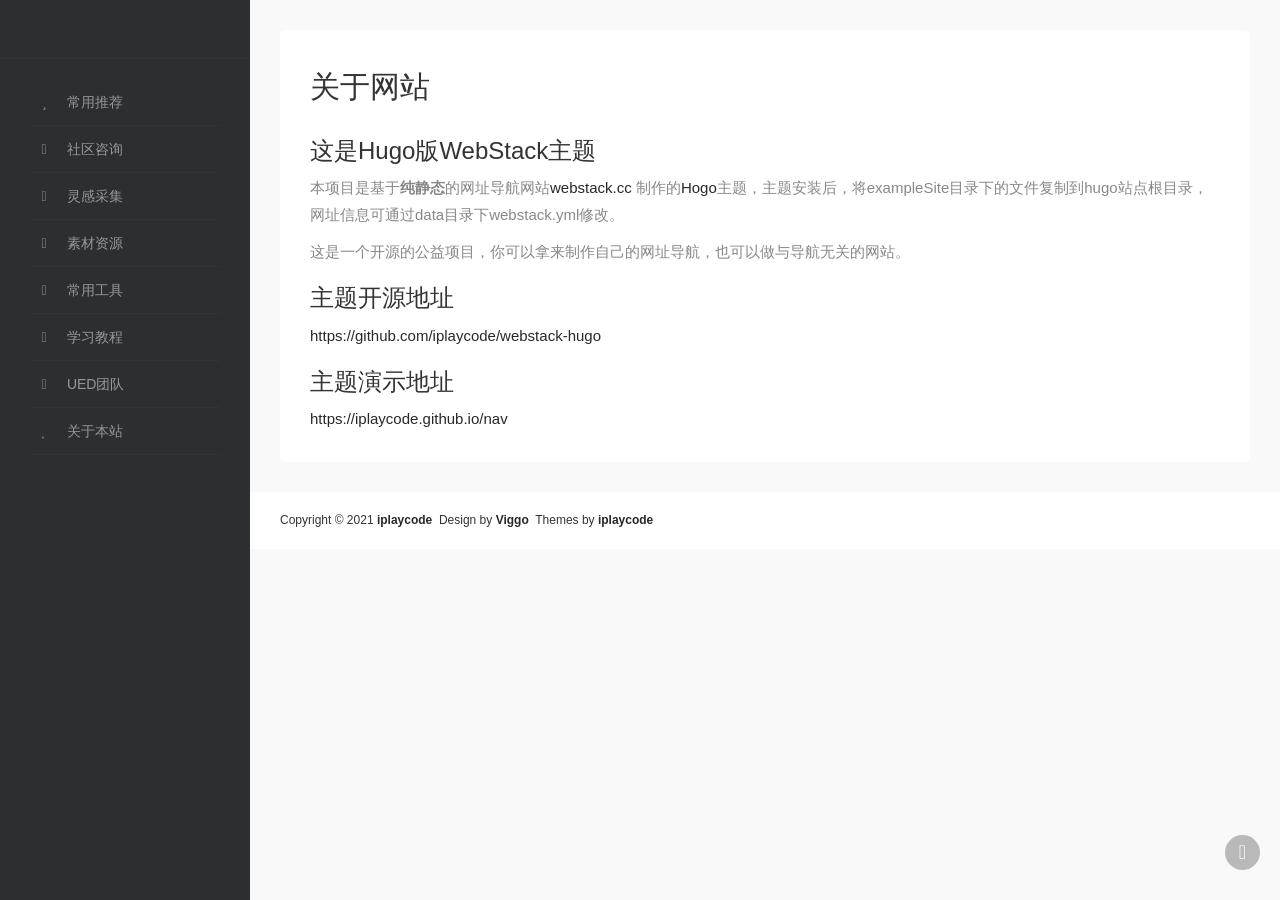
==== about.html @ ea1a9cce "x" ====
<!DOCTYPE html>
<html lang="zh-CN">
<head>
<meta charset="UTF-8">
<meta name="viewport" content="width=device-width, initial-scale=1.0, minimum-scale=1.0, maximum-scale=1.0, user-scalable=no">
<title>潇府 - 欢迎大家访问！</title>
<meta name="theme-color" content="#2C2E2F">
<meta name="keywords" content="Webstack Hugo theme">
<meta name="description" content="Webstack Hugo theme">
<meta property="og:type" content="article">
<meta property="og:url" content="">
<meta property="og:title" content="">
<meta property="og:description" content="">
<meta property="og:image" content="">
<meta property="og:site_name" content="">
<link rel="shortcut icon" href="./assets/images/favicon.png">
<link rel="apple-touch-icon" href="./assets/images/app-ico.png">
<link rel='stylesheet' id='font-awesome-css' href='./assets/css/font-awesome.min.css' type='text/css' media='all'>
<link rel='stylesheet' id='bootstrap-css' href='./assets/css/bootstrap.css' type='text/css' media='all'>
<link rel='stylesheet' id='nav-css' href='./assets/css/nav.css' type='text/css' media='all'>
<script type='text/javascript' src='./assets/js/jquery-1.11.1.min.js'></script>
<script>
    var _hmt = _hmt || [];
    (function() {
      var hm = document.createElement("script");
      hm.src = "https://hm.baidu.com/hm.js?86cead3bcab6a1417189e6138d69262";
      var s = document.getElementsByTagName("script")[0]; 
      s.parentNode.insertBefore(hm, s);
    })();
</script>
</head>
<body class="page-body white">
    <div class="page-container">
        <div class="sidebar-menu toggle-others fixed">
            <div class="sidebar-menu-inner">
                <header class="logo-env">
                    
                    <div class="logo">
                        <a href="./index.html" class="logo-expanded">
                            <img src="./assets/images/logo@2x.png" height="40" alt="">
                        </a>
                        <a href="./index.html" class="logo-collapsed">
                            <img src="./assets/images/logo-collapsed@2x.png" height="40" alt="">
                        </a>
                    </div>
                    <div class="mobile-menu-toggle visible-xs">
                        <a href="#" data-toggle="mobile-menu">
                            <i class="fa fa-bars"></i>
                        </a>
                    </div>
                </header>
                <ul id="main-menu" class="main-menu">
                    
                    
                        <li>
                            <a href="./index.html#366a7288b80ec8882b88467447296837" class="smooth">
                               <i class="fa fa-star fa-fw"></i>
                               <span class="title">常用推荐</span>
                            </a>
                        </li> 
                    
                    
                    
                        <li>
                            <a href="./index.html#092fbb6f773ffb5314a852a38664a2a1" class="smooth">
                               <i class="fa fa-newspaper-o fa-fw"></i>
                               <span class="title">社区咨询</span>
                            </a>
                        </li> 
                    
                    
                    
                        <li>
                            <a>
                               <i class="fa fa-lightbulb-o fa-fw"></i>
                               <span class="title">灵感采集</span>
                            </a>
                            <ul>
                                    
                                <li>
                                    <a href="./index.html#84abd2cbbaf4218b38d2dd79ca70dc92" class="smooth">发现产品</a>
                                </li>
                                    
                                <li>
                                    <a href="./index.html#570e5ec34a88b89290e10556e7334e08" class="smooth">界面灵感</a>
                                </li>
                                    
                                <li>
                                    <a href="./index.html#371e1f152a570c6d187fbca96ae3fa20" class="smooth">网页灵感</a>
                                </li>
                                
                            </ul>
                        </li>
                    
                    
                    
                        <li>
                            <a>
                               <i class="fa fa-thumbs-up fa-fw"></i>
                               <span class="title">素材资源</span>
                            </a>
                            <ul>
                                    
                                <li>
                                    <a href="./index.html#7866a35b09d466b9cf0295af54d30d53" class="smooth">图标素材</a>
                                </li>
                                    
                                <li>
                                    <a href="./index.html#81714483f39f647dd47ea0746f5b0cf5" class="smooth">LOGO设计</a>
                                </li>
                                    
                                <li>
                                    <a href="./index.html#ff65f7f9721757bf11b0b0c95f1b9446" class="smooth">平面素材</a>
                                </li>
                                    
                                <li>
                                    <a href="./index.html#5ba52971ac84c13888c9a25d4097f481" class="smooth">UI资源</a>
                                </li>
                                    
                                <li>
                                    <a href="./index.html#18d5632b4265eb1f90a8cfb63b0c3978" class="smooth">Sketch资源</a>
                                </li>
                                    
                                <li>
                                    <a href="./index.html#722d3693fc0b9344bb46ee220beac1b6" class="smooth">字体资源</a>
                                </li>
                                    
                                <li>
                                    <a href="./index.html#63467bab109c709f4d915aca5d66f475" class="smooth">Mockup</a>
                                </li>
                                    
                                <li>
                                    <a href="./index.html#66ea037d18426db99a0cf27e055e9470" class="smooth">摄影图库</a>
                                </li>
                                    
                                <li>
                                    <a href="./index.html#113a0a745b4169af0f7646269c12ae66" class="smooth">PPT资源</a>
                                </li>
                                
                            </ul>
                        </li>
                    
                    
                    
                        <li>
                            <a>
                               <i class="fa fa-diamond fa-fw"></i>
                               <span class="title">常用工具</span>
                            </a>
                            <ul>
                                    
                                <li>
                                    <a href="./index.html#4fbc8ba07df90bae306d8e3b83fc5a21" class="smooth">图形创意</a>
                                </li>
                                    
                                <li>
                                    <a href="./index.html#542c016a714d85715d206c8892fba01f" class="smooth">界面设计</a>
                                </li>
                                    
                                <li>
                                    <a href="./index.html#cc7b327bd059e5854b69251c2ebfc9f1" class="smooth">交互动效</a>
                                </li>
                                    
                                <li>
                                    <a href="./index.html#31e51a60697ff3fb1d1c4934cce67921" class="smooth">在线配色</a>
                                </li>
                                    
                                <li>
                                    <a href="./index.html#9c2232288caaa8ec40948cef6a786ac2" class="smooth">在线工具</a>
                                </li>
                                    
                                <li>
                                    <a href="./index.html#f7b8f3b77e50bac34690a43288512f63" class="smooth">Chrome插件</a>
                                </li>
                                
                            </ul>
                        </li>
                    
                    
                    
                        <li>
                            <a>
                               <i class="fa fa-pencil fa-fw"></i>
                               <span class="title">学习教程</span>
                            </a>
                            <ul>
                                    
                                <li>
                                    <a href="./index.html#33d3098041927a26a98ed4c6822c9687" class="smooth">设计规范</a>
                                </li>
                                    
                                <li>
                                    <a href="./index.html#aec25b122d7aceb3dd3b64cf71858ed2" class="smooth">视频教程</a>
                                </li>
                                    
                                <li>
                                    <a href="./index.html#a8179bf9aae5c39ae476d65d6abf348f" class="smooth">设计文章</a>
                                </li>
                                    
                                <li>
                                    <a href="./index.html#106407e0c6c09e7f5a88e8793b2a667a" class="smooth">设计电台</a>
                                </li>
                                    
                                <li>
                                    <a href="./index.html#6391e9b2feb55edffab42ccdff007499" class="smooth">交互设计</a>
                                </li>
                                
                            </ul>
                        </li>
                    
                    
                    
                        <li>
                            <a href="./index.html#8fd180b4952900ea6e000e30431bc4b6" class="smooth">
                               <i class="fa fa-user fa-fw"></i>
                               <span class="title">UED团队</span>
                            </a>
                        </li> 
                    
                    
                    <li>
                        <a href="">
                            <i class="fa fa-heart fa-fw"></i>
                            <span class="tooltip-blue">关于本站</span>
                        </a>
                    </li>
                </ul>
            </div>
        </div>
        <div class="main-content page">
            <div class="container">
                <div class="row">
                    <div class="col-12 mx-auto">
                        <div class="panel panel-default">
                            <h1 class="h2">关于网站</h1>
                            <div class="panel-body mt-2">
                                <div class="row">
                                    <div class="col-sm-12">
                                        <h3 id="这是hugo版webstack主题">这是Hugo版WebStack主题</h3>
<p>本项目是基于<strong>纯静态</strong>的网址导航网站<a href="https://github.com/WebStackPage/WebStackPage.github.io">webstack.cc</a> 制作的<a href="https://gohugo.io/">Hogo</a>主题，主题安装后，将exampleSite目录下的文件复制到hugo站点根目录，网址信息可通过data目录下webstack.yml修改。</p>
<p>这是一个开源的公益项目，你可以拿来制作自己的网址导航，也可以做与导航无关的网站。</p>
<h3 id="主题开源地址">主题开源地址</h3>
<p><a href="https://github.com/iplaycode/webstack-hugo">https://github.com/iplaycode/webstack-hugo</a></p>
<h3 id="主题演示地址">主题演示地址</h3>
<p><a href="./index.html">https://iplaycode.github.io/nav</a></p>

                                    </div> 
                                </div>
                            </div>
                        </div>
                    </div>
                </div>
            </div>
            <footer class="main-footer sticky footer-type-1">
                <div class="go-up">
                    <a href="#" rel="go-top">
                        <i class="fa fa-angle-up"></i>
                    </a>
                </div>
                <div class="footer-inner">
                    <div class="footer-text">
                        Copyright © 2021 <a href=""><strong>iplaycode</strong></a>&nbsp;&nbsp;Design by <a href="http://viggoz.com" target="_blank"><strong>Viggo</strong></a>&nbsp;&nbsp;Themes by <a href="https://github.com/iplaycode" target="_blank"><strong>iplaycode</strong></a>
                    </div>
                </div>
            </footer>
        </div>
    </div>
<script type='text/javascript' src='./assets/js/bootstrap.min.js'></script>
<script type='text/javascript' src='./assets/js/TweenMax.min.js'></script>
<script type='text/javascript' src='./assets/js/perfect-scrollbar.min.js'></script>
<script type='text/javascript' src='./assets/js/nav.js'></script>
<script type='text/javascript' src='./assets/js/lazyload.min.js'></script>
</body>
</html>
---- assets/css/nav.css ----
body{background-color:#f9f9f9}a{color:#282828;outline:0 !important}p{color:#878888}html,body{height:100%;margin:0;padding:0;border:0}
a:hover,a:focus{color:#232323;text-decoration:none}
.box2{height:86px;border-radius:4px;padding:0px 30px 0px 30px;background-color:#fff;border-radius:4px;border:1px solid #e4ecf3;-webkit-transition:all 0.3s ease;-moz-transition:all 0.3s ease;-o-transition:all 0.3s ease;transition:all 0.3s ease}
.box2:hover{transform:translateY(-6px);-webkit-transform:translateY(-6px);-moz-transform:translateY(-6px);box-shadow:0 26px 40px -24px rgba(0,36,100,.3);-webkit-box-shadow:0 26px 40px -24px rgba(0,36,100,.3);-moz-box-shadow:0 26px 40px -24px rgba(0,36,100,.3);-webkit-transition:all 0.3s ease;-moz-transition:all 0.3s ease;-o-transition:all 0.3s ease;transition:all 0.3s ease}
.ps-container .ps-scrollbar-x-rail{position:absolute;bottom:3px;height:5px;zoom:1;filter:alpha(opacity=0);-webkit-opacity:0;-moz-opacity:0;opacity:0;-webkit-transition:background-color .2s linear,opacity .2s linear;-moz-transition:background-color .2s linear,opacity .2s linear;-o-transition:background-color .2s linear,opacity .2s linear;transition:background-color .2s linear,opacity .2s linear}
.ps-container:hover .ps-scrollbar-x-rail,.ps-container.hover .ps-scrollbar-x-rail{zoom:1;filter:alpha(opacity=60);-webkit-opacity:.6;-moz-opacity:.6;opacity:.6}
.ps-container .ps-scrollbar-x-rail:hover,.ps-container .ps-scrollbar-x-rail.hover{background-color:rgba(255,255,255,.5)}
.ps-container .ps-scrollbar-x-rail.in-scrolling{background-color:rgba(255,255,255,.9)}
.ps-container .ps-scrollbar-y-rail{position:absolute;right:2px;width:5px;zoom:1;filter:alpha(opacity=0);-webkit-opacity:0;-moz-opacity:0;opacity:0;-webkit-transition:background-color .2s linear,opacity .2s linear;-moz-transition:background-color .2s linear,opacity .2s linear;-o-transition:background-color .2s linear,opacity .2s linear;transition:background-color .2s linear,opacity .2s linear}
.ps-container:hover .ps-scrollbar-y-rail,.ps-container.hover .ps-scrollbar-y-rail{zoom:1;filter:alpha(opacity=60);-webkit-opacity:.6;-moz-opacity:.6;opacity:.6}
.ps-container .ps-scrollbar-y-rail:hover,.ps-container .ps-scrollbar-y-rail.hover{background-color:rgba(255,255,255,.5)}
.ps-container .ps-scrollbar-y-rail.in-scrolling{background-color:#eee;zoom:1;filter:alpha(opacity=90);-webkit-opacity:.9;-moz-opacity:.9;opacity:.9}
.ps-container .ps-scrollbar-x{position:absolute;bottom:0;height:5px;background-color:#aaa;-o-transition:background-color .2s linear;-webkit-transition:background-color .2s linear;-moz-transition:background-color .2s linear;transition:background-color .2s linear}
.ps-container.ie6 .ps-scrollbar-x{font-size:0}.ps-container .ps-scrollbar-x-rail:hover .ps-scrollbar-x,.ps-container .ps-scrollbar-x-rail.hover .ps-scrollbar-x{background-color:#999}
.ps-container .ps-scrollbar-y{position:absolute;right:0;width:5px;background-color:#aaa;-webkit-transition:background-color .2s linear;-moz-transition:background-color .2s linear;-o-transition:background-color .2s linear;transition:background-color .2s linear}
.ps-container.ie6 .ps-scrollbar-y{font-size:0}.ps-container .ps-scrollbar-y-rail:hover .ps-scrollbar-y,.ps-container .ps-scrollbar-y-rail.hover .ps-scrollbar-y{background-color:#fafafa}
.ps-container.ie .ps-scrollbar-x,.ps-container.ie .ps-scrollbar-y{visibility:hidden}
.ps-container.ie:hover .ps-scrollbar-x,.ps-container.ie:hover .ps-scrollbar-y,.ps-container.ie.hover .ps-scrollbar-x,.ps-container.ie.hover .ps-scrollbar-y{visibility:visible}
.xe-comment-entry img{float:left;display:block;background:rgba(136,136,136,.15);margin-right:10px}
.xe-comment p{margin-bottom:0px}
.overflowClip_2{overflow:hidden;text-overflow:ellipsis;display:-webkit-box;-webkit-line-clamp:2;-webkit-box-orient:vertical}
.overflowClip_1{overflow:hidden;text-overflow:ellipsis;display:-webkit-box;-webkit-line-clamp:1;-webkit-box-orient:vertical}
.submit-tag{margin-top:50px}
.xe-card{position:relative;height:86px;margin:20px 0 0 0}
.xe-widget{position:relative}
.xe-widget.xe-conversations{position:absolute;background:#fff;margin-bottom:0px;padding:15px;left:0;right:0;margin:0 15px}
.transall,.sidebar-menu .main-menu a,.navbar.horizontal-menu .navbar-inner .navbar-brand a[data-toggle=settings-pane],.navbar.horizontal-menu .navbar-inner .navbar-brand a[data-toggle=settings-pane] i,.user-info-navbar .user-info-menu>li>a,.footer-sticked-chat .chat-conversations>li .chat-user,.footer-sticked-chat .chat-conversations>li.open .conversation-window,.footer-sticked-chat .chat-conversations>li.browse-more .other-conversations-list li a span,.breadcrumb.auto-hidden li a,.icon-collection .fontawesome-icon-list .fa-hover .icon-str>i,.icon-collection .fontawesome-icon-list .fa-hover .icon-str>span{-webkit-transition:all 220ms ease-in-out;-moz-transition:all 220ms ease-in-out;-o-transition:all 220ms ease-in-out;transition:all 220ms ease-in-out}
.clearfix:before,.clearfix:after,.page-container .main-content .page-title:before,.page-container .main-content .page-title:after,.sidebar-menu .logo-env:before,.sidebar-menu .logo-env:after,.navbar.horizontal-menu .navbar-inner:before,.navbar.horizontal-menu .navbar-inner:after,footer.main-footer .footer-inner:before,footer.main-footer .footer-inner:after,.user-info-navbar .user-info-menu>li .dropdown-menu>.external a:before,.user-info-navbar .user-info-menu>li .dropdown-menu>.external a:after,#chat .chat-conversation .conversation-body>li:before,#chat .chat-conversation .conversation-body>li:after,.panel .panel-heading:before,.panel .panel-heading:after,.breadcrumb.auto-hidden:before,.breadcrumb.auto-hidden:after,.dataTables_wrapper .dataTables_length:before,.dataTables_wrapper .dataTables_length:after,.dataTables_wrapper .dataTables_filter:before,.dataTables_wrapper .dataTables_filter:after,.dataTables_wrapper .DTTT_container:before,.dataTables_wrapper .DTTT_container:after,.skin-color-palette:before,.skin-color-palette:after,.icon-collection .fontawesome-icon-list:before,.icon-collection .fontawesome-icon-list:after,.icon-collection .fontawesome-icon-list .fa-hover .icon-str:before,.icon-collection .fontawesome-icon-list .fa-hover .icon-str:after,.highlights li:before,.highlights li:after,.navbar.horizontal-menu .navbar-inner>.nav>li .dropdown-menu>.external a:before,.navbar.horizontal-menu .navbar-inner>.nav>li .dropdown-menu>.external a:after{content:" ";display:table}
.clearfix:after,.page-container .main-content .page-title:after,.sidebar-menu .logo-env:after,.navbar.horizontal-menu .navbar-inner:after,footer.main-footer .footer-inner:after,.user-info-navbar .user-info-menu>li .dropdown-menu>.external a:after,#chat .chat-conversation .conversation-body>li:after,.panel .panel-heading:after,.breadcrumb.auto-hidden:after,.dataTables_wrapper .dataTables_length:after,.dataTables_wrapper .dataTables_filter:after,.dataTables_wrapper .DTTT_container:after,.skin-color-palette:after,.icon-collection .fontawesome-icon-list:after,.icon-collection .fontawesome-icon-list .fa-hover .icon-str:after,.highlights li:after,.navbar.horizontal-menu .navbar-inner>.nav>li .dropdown-menu>.external a:after{clear:both}
.page-container .main-content{display:table-cell;position:relative;z-index:1;padding:30px;padding-bottom:0;vertical-align:top;word-break:break-word;width:100%;-webkit-transition:opacity 100ms ease-in-out;-moz-transition:opacity 100ms ease-in-out;-o-transition:opacity 100ms ease-in-out;transition:opacity 100ms ease-in-out}
.page-container{display:table;width:100%;height:100%;vertical-align:top;border-collapse:collapse;border-spacing:0;table-layout:fixed}
.page-container .main-content:hover{z-index:15}
.page .panel p,.page .comments-area p{font-size:15px;line-height:1.8}
.sidebar-menu{display:table-cell;position:relative;width:250px;background:#2c2e2f;z-index:1}
.sidebar-menu .logo-env{padding:19px 30px;border-bottom:1px solid #313437}
.sidebar-menu .logo-env .logo{float:left}
.sidebar-menu .logo-env .logo .logo-collapsed{display:none}
.sidebar-menu .main-menu{padding:0 30px;margin-top:20px;margin-bottom:20px;list-style:none}
.navbar.horizontal-menu .navbar-inner>.nav.navbar-mobile{display:none}
.navbar .navbar-content{position:absolute;background:#fff;width:100%;box-shadow:0 5px 20px rgba(0,0,0,.05);padding-bottom:1px}
@media screen and (max-width:767px){.sidebar-menu .main-menu{margin-top:10px;margin-bottom:10px}
}
footer.main-footer .go-up{width:45px;float:right;position:fixed;right:10px;bottom:30px;z-index:10;margin:0;padding:0;list-style:none}
footer.main-footer .go-up a{display:inline-block;width:35px;height:35px;text-align:center;border-radius:50%;background:rgba(123,123,123,.50);color:#fff;font-size:20px;line-height:35px;padding:0}
footer.main-footer .go-up a:hover{background-color:rgba(44,46,47,.1)}footer.main-footer.footer-type-2{background-color:#252729;border-top:0;color:#fff}
.sidebar-menu .main-menu li.active>a{color:#fff}.sidebar-menu .main-menu li.has-sub>a:before{position:relative;display:inline-block;font-family:FontAwesome;content:'\f107';float:right;color:#6d747a;margin-left:10px;-webkit-transform:rotate(-90deg);-moz-transform:rotate(-90deg);-o-transform:rotate(-90deg);-ms-transform:rotate(-90deg);transform:rotate(-90deg);-webkit-transition:all 150ms ease-in-out;-moz-transition:all 150ms ease-in-out;-o-transition:all 150ms ease-in-out;transition:all 150ms ease-in-out}
.sidebar-menu .main-menu li.has-sub.opened>a:before,.sidebar-menu .main-menu li.has-sub.expanded>a:before{-webkit-transform:rotate(0);-moz-transform:rotate(0);-o-transform:rotate(0);-ms-transform:rotate(0);transform:rotate(0)}
.sidebar-menu .main-menu a{color:#979898;text-decoration:none;display:block;padding:13px 5px;border-bottom:1px solid #313437}
.sidebar-menu .main-menu a>i{display:inline-block;margin-right:10px}
.sidebar-menu .main-menu a>i+span{padding-right:10px}
.sidebar-menu .main-menu a>span{display:inline-block}
.sidebar-menu .main-menu a:hover{color:#fff}
.sidebar-menu.fixed{height:100%}
.sidebar-menu.fixed .sidebar-menu-inner{position:fixed;left:0;top:0;bottom:0;width:inherit;overflow:hidden}
.sidebar-menu .main-menu ul{display:none;margin:0;padding:0;overflow:hidden;list-style:none}
.sidebar-menu .main-menu ul li{position:relative}
@media screen and (min-width:768px){.sidebar-menu .main-menu ul li.is-hidden{left:-20px;zoom:1;filter:alpha(opacity=0);-webkit-opacity:0;-moz-opacity:0;opacity:0}
}.sidebar-menu .main-menu ul li.is-shown{left:0;zoom:1;filter:alpha(opacity=100);-webkit-opacity:1;-moz-opacity:1;opacity:1;-webkit-transition:all 200ms ease-in-out;-moz-transition:all 200ms ease-in-out;-o-transition:all 200ms ease-in-out;transition:all 200ms ease-in-out}
.sidebar-menu .main-menu ul li.is-shown+.is-shown{-webkit-transition-delay:80ms;-moz-transition-delay:80ms;-o-transition-delay:80ms;transition-delay:80ms}
.sidebar-menu .main-menu ul li.is-shown+.is-shown+.is-shown{-webkit-transition-delay:120ms;-moz-transition-delay:120ms;-o-transition-delay:120ms;transition-delay:120ms}
.sidebar-menu .main-menu ul li.is-shown+.is-shown+.is-shown+.is-shown{-webkit-transition-delay:160ms;-moz-transition-delay:160ms;-o-transition-delay:160ms;transition-delay:160ms}
.sidebar-menu .main-menu ul li.is-shown+.is-shown+.is-shown+.is-shown+.is-shown{-webkit-transition-delay:200ms;-moz-transition-delay:200ms;-o-transition-delay:200ms;transition-delay:200ms}
.sidebar-menu .main-menu ul li.is-shown+.is-shown+.is-shown+.is-shown+.is-shown+.is-shown{-webkit-transition-delay:240ms;-moz-transition-delay:240ms;-o-transition-delay:240ms;transition-delay:240ms}
.sidebar-menu .main-menu ul li.is-shown+.is-shown+.is-shown+.is-shown+.is-shown+.is-shown+.is-shown{-webkit-transition-delay:280ms;-moz-transition-delay:280ms;-o-transition-delay:280ms;transition-delay:280ms}
.sidebar-menu .main-menu ul li.is-shown+.is-shown+.is-shown+.is-shown+.is-shown+.is-shown+.is-shown+.is-shown{-webkit-transition-delay:320ms;-moz-transition-delay:320ms;-o-transition-delay:320ms;transition-delay:320ms}
.sidebar-menu .main-menu ul li.is-shown+.is-shown+.is-shown+.is-shown+.is-shown+.is-shown+.is-shown+.is-shown+.is-shown{-webkit-transition-delay:360ms;-moz-transition-delay:360ms;-o-transition-delay:360ms;transition-delay:360ms}
.sidebar-menu .main-menu ul li.is-shown+.is-shown+.is-shown+.is-shown+.is-shown+.is-shown+.is-shown+.is-shown+.is-shown+.is-shown{-webkit-transition-delay:400ms;-moz-transition-delay:400ms;-o-transition-delay:400ms;transition-delay:400ms}
.sidebar-menu .main-menu ul li.is-shown+.is-shown+.is-shown+.is-shown+.is-shown+.is-shown+.is-shown+.is-shown+.is-shown+.is-shown+.is-shown{-webkit-transition-delay:440ms;-moz-transition-delay:440ms;-o-transition-delay:440ms;transition-delay:440ms}
.sidebar-menu .main-menu ul li.hidden-item{visibility:hidden;zoom:1;filter:alpha(opacity=0);-webkit-opacity:0;-moz-opacity:0;opacity:0;-webkit-transition:all 250ms ease-in-out;-moz-transition:all 250ms ease-in-out;-o-transition:all 250ms ease-in-out;transition:all 250ms ease-in-out}
.sidebar-menu .main-menu ul li a{padding-left:35px}.sidebar-menu .main-menu ul li ul li a{padding-left:60px}
.sidebar-menu .main-menu ul li ul li ul li a{padding-left:85px}.sidebar-menu .main-menu ul li ul li ul li ul li a{padding-left:110px}
@media screen and (min-width:768px){.sidebar-menu.collapsed{width:80px;z-index:10;overflow:visible}
.sidebar-menu.collapsed .hidden-collapsed{display:none !important}
.sidebar-menu.collapsed+.main-content .user-info-navbar .user-info-menu a[data-toggle=sidebar]{color:#606161}
.sidebar-menu.collapsed+.main-content .main-footer{left:80px}
.sidebar-menu.collapsed .sidebar-menu-inner{overflow:visible;position:fixed}
.sidebar-menu.collapsed .logo-env{padding:19px 0}
.sidebar-menu.collapsed .logo-env .logo-collapsed{display:block;text-align:center}
.sidebar-menu.collapsed .logo-env .logo-collapsed img{display:inline-block}
.sidebar-menu.collapsed .logo-env .logo-expanded,.sidebar-menu.collapsed .logo-env .settings-icon{display:none}
.sidebar-menu.collapsed .logo-env .logo{float:none}
.sidebar-menu.collapsed .main-menu{padding-left:0;padding-right:0}
.sidebar-menu.collapsed .main-menu>li{text-align:center;position:relative}
.sidebar-menu.collapsed .main-menu>li.active,.sidebar-menu.collapsed .main-menu>li li.active{background-color:#252627}
.sidebar-menu.collapsed .main-menu>li>a>i{margin-right:0;font-size:20px}
.sidebar-menu.collapsed .main-menu>li>a>span{display:none}
.sidebar-menu.collapsed .main-menu>li>a>span.label{display:block;position:absolute;right:0;top:0}
.sidebar-menu.collapsed .main-menu>li.has-sub>a:before{display:none}.sidebar-menu.collapsed .main-menu>li.opened>ul{display:none}
.sidebar-menu.collapsed .main-menu>li>ul{position:absolute;background:#2c2e2f;width:250px;top:0;left:100%;text-align:left}
.page-body.right-sidebar .sidebar-menu.collapsed .main-menu>li>ul{left:auto;right:100%}
.sidebar-menu.collapsed .main-menu>li>ul>li>a{padding-left:20px}.sidebar-menu.collapsed .main-menu>li>ul>li>ul>li>a{padding-left:35px}
.sidebar-menu.collapsed .main-menu>li>ul>li>ul>li>ul>li>a{padding-left:50px}.sidebar-menu.collapsed .main-menu>li>ul>li>ul>li>ul>li>ul>li>a{padding-left:65px}
.sidebar-menu.collapsed .main-menu>li>ul>li>ul>li>ul>li>ul>li>ul>li>a{padding-left:80px}
.sidebar-menu.collapsed .main-menu>li>ul li.has-sub>a:before{margin-right:10px}.sidebar-menu.collapsed .main-menu>li:hover>ul{display:block}
.navbar.horizontal-menu .navbar-inner .navbar-nav.click-to-expand .has-sub:hover>a:before{-webkit-transform:rotate(0);-moz-transform:rotate(0);-o-transform:rotate(0);-ms-transform:rotate(0);transform:rotate(0)}
.navbar.horizontal-menu .navbar-inner .navbar-nav.click-to-expand .has-sub.expanded>a:before{-webkit-transform:rotate(90deg);-moz-transform:rotate(90deg);-o-transform:rotate(90deg);-ms-transform:rotate(90deg);transform:rotate(90deg)}
.navbar.horizontal-menu .navbar-inner .navbar-nav ul>li.has-sub>a:before{content:'\f105';font-family:FontAwesome;display:block;float:right;color:#979898;position:relative;margin-left:10px;line-height:1.3;-webkit-transform-origin:center center;-moz-transform-origin:center center;-o-transform-origin:center center;-ms-transform-origin:center center;transform-origin:center center}
.navbar.horizontal-menu .navbar-inner .navbar-nav ul>li.has-sub:hover>a:before,.navbar.horizontal-menu .navbar-inner .navbar-nav ul>li.has-sub.expanded>a:before{-webkit-transform:rotate(90deg);-moz-transform:rotate(90deg);-o-transform:rotate(90deg);-ms-transform:rotate(90deg);transform:rotate(90deg)}
.navbar.horizontal-menu .navbar-inner>.nav.navbar-mobile{display:block;float:right;padding-right:20px}
.navbar.horizontal-menu .navbar-inner>.nav.navbar-mobile a{position:relative;display:inline-block;color:#979898;line-height:1;margin-left:20px}
.navbar.horizontal-menu .navbar-inner>.nav.navbar-mobile a i{line-height:1;font-size:18px;position:relative;top:1px}
.navbar.horizontal-menu .navbar-inner>.nav.navbar-mobile a:hover,.navbar.horizontal-menu .navbar-inner>.nav.navbar-mobile a:active,.navbar.horizontal-menu .navbar-inner>.nav.navbar-mobile a:focus{color:#fff}
.navbar.horizontal-menu .navbar-inner>.nav.navbar-mobile a .badge{position:absolute;right:-3px;top:-8px;font-size:8px;padding:1px 2px;min-width:14px}
}
.navbar.horizontal-menu.click-to-expand .has-sub:hover>a:before{-webkit-transform:rotate(0) !important;-moz-transform:rotate(0) !important;-o-transform:rotate(0) !important;-ms-transform:rotate(0) !important;transform:rotate(0) !important}
.navbar.horizontal-menu.click-to-expand .has-sub.expanded>a:before{-webkit-transform:rotate(90deg) !important;-moz-transform:rotate(90deg) !important;-o-transform:rotate(90deg) !important;-ms-transform:rotate(90deg) !important;transform:rotate(90deg) !important}
footer.main-footer{padding:20px 30px;border-top:1px solid #ddd;font-size:12px;margin-left:-30px;margin-right:-30px;margin-top:0px;background-color:#f9f9f9}
footer.main-footer:before,footer.main-footer:after{content:" ";display:table}
footer.main-footer:after{clear:both}
footer.main-footer:before,footer.main-footer:after{content:" ";display:table}
footer.main-footer:after{clear:both}
.user-info-navbar{background-color:#fff;min-height:0;border:0;padding:0;margin:-30px;margin-bottom:30px}
.user-info-navbar .user-info-menu{margin:0}
.user-info-navbar .user-info-menu.left-links{float:left}
.user-info-navbar .user-info-menu li{line-height:1;display:table-cell;text-align:center;vertical-align:middle}
.user-info-navbar .user-info-menu li a{line-height:1}
.user-info-navbar .user-info-menu>li>a{display:block;padding:18px 10px;color:#979898;text-decoration:none}
.user-info-navbar .user-info-menu>li>a i{font-size:15px;line-height:1}
.user-info-navbar .user-info-menu>li>a:hover{color:#606161}
.user-info-navbar .user-info-menu>li a[data-toggle=sidebar]{padding:31px 10px;padding-left:20px}
@media screen and (max-width:767px){.page-container{display:block}
.page-container .sidebar-menu,.page-container .main-content{display:block;width:100%;height:auto;position:absolute;top:50px}
.page-container .sidebar-menu{position:fixed;z-index:999;top:0px}
.page-container .sidebar-menu .sidebar-menu-inner{position:relative}
.page-container .sidebar-menu .sidebar-menu-inner .logo-env,.page-container .sidebar-menu .sidebar-menu-inner .main-menu{padding-left:20px;padding-right:20px}
.page-container .sidebar-menu .sidebar-menu-inner .logo-env{margin-bottom:0;padding-top:10px;padding-bottom:10px}
.page-container .sidebar-menu .sidebar-menu-inner .logo-env .mobile-menu-toggle{float:right}
.page-container .sidebar-menu .sidebar-menu-inner .logo-env .mobile-menu-toggle a{position:relative;display:inline-block;color:#979898;line-height:1;margin-left:20px}
.page-container .sidebar-menu .sidebar-menu-inner .logo-env .mobile-menu-toggle a i{line-height:1;font-size:20px;position:relative;top:10px}
.page-container .sidebar-menu .sidebar-menu-inner .logo-env .mobile-menu-toggle a:hover,.page-container .sidebar-menu .sidebar-menu-inner .logo-env .mobile-menu-toggle a:active,.page-container .sidebar-menu .sidebar-menu-inner .logo-env .mobile-menu-toggle a:focus{color:#fff}
.page-container .sidebar-menu .sidebar-menu-inner .main-menu{display:none}
.page-container .sidebar-menu .sidebar-menu-inner .main-menu.mobile-is-visible{display:block}
.page-container .sidebar-menu .sidebar-menu-inner .main-menu.mobile-is-visible.both-menus-visible{margin-top:0;padding-top:0}
.page-container .sidebar-menu .sidebar-menu-inner .main-menu>li:last-child>a{border-bottom:0}
.page-container .main-content .navbar.user-info-navbar{display:none}
.page-container .main-content .navbar.user-info-navbar.mobile-is-visible{display:block}
.page-container .main-content .navbar.user-info-navbar .user-info-menu>li{min-height:0!important}
.page-container .main-content .navbar.user-info-navbar .user-info-menu>li>a,.page-container .main-content .navbar.user-info-navbar .user-info-menu>li>form{padding-top:20px;padding-bottom:20px}
.page-container .main-content .main-footer{position:relative;left:0;right:auto;margin-left:-15px;margin-right:-15px}
.page-container{position:relative}
.navbar.horizontal-menu .navbar-inner .navbar-nav li.has-sub>a:before{position:relative;display:inline-block;font-family:FontAwesome;content:'\f107';float:right;color:#6d747a;margin-left:10px;-webkit-transform:rotate(-90deg);-moz-transform:rotate(-90deg);-o-transform:rotate(-90deg);-ms-transform:rotate(-90deg);transform:rotate(-90deg);-webkit-transition:all 150ms ease-in-out;-moz-transition:all 150ms ease-in-out;-o-transition:all 150ms ease-in-out;transition:all 150ms ease-in-out}
.navbar.horizontal-menu .navbar-inner .navbar-nav li.has-sub.opened>a:before,.navbar.horizontal-menu .navbar-inner .navbar-nav li.has-sub.expanded>a:before{-webkit-transform:rotate(0);-moz-transform:rotate(0);-o-transform:rotate(0);-ms-transform:rotate(0);transform:rotate(0)}
}
.panel{position:relative;background:#fff;padding:20px 30px;border:0;margin-bottom:30px;border-radius:5px;-webkit-box-shadow:none;-moz-box-shadow:none;box-shadow:none}
.panel .panel-body{padding:0;/*color:#979898*/}
.tooltip .tooltip-inner{padding:10px 15px}
nav.navbar{border:0}nav.navbar form>.btn{margin-bottom:0}nav.navbar .navbar-header .navbar-brand{padding-left:30px;padding-right:30px}
nav.navbar .navbar-nav li a{padding-left:20px;padding-right:20px}nav.navbar.navbar-inverse .navbar-toggle i{color:#fff}
@media print{.sidebar-menu{display:none}
.main-content{padding:0!important}
.main-content .user-info-navbar,.main-content .page-title,.main-content footer.main-footer{display:none}
.main-content>.panel{margin-bottom:0}
}
a:hover{text-decoration:none}
.form-control{-webkit-box-shadow:none;-moz-box-shadow:none;box-shadow:none}
.form-control:focus,.form-control:active{outline:0;-webkit-box-shadow:none;-moz-box-shadow:none;box-shadow:none}
.text-gray{color:#555}
.breadcrumb-env{margin:-10px 0 0 -15px}
footer.main-footer .footer-text{float:left} 
.panel.expanded .accordion-toggle:before{content:'–' !important}
.but-home{color:#fff;background:#f14141;padding:10px 30px;border-radius:5px;font-size:18px;transition:.3s}
.but-home:hover{color:#fff;background:#333}

/* --- customize --- */
.nothing{padding:20px 0;margin:10px 0;text-align:center;color:#888;background:rgba(136,136,136,.2);border-radius:5px}
nav.navbar{position:fixed;z-index:2000!important;right:30px;width:100%;padding:0 0 0 250px;background-color:transparent}
.sidebar-menu.collapsed+.main-content>nav.navbar{padding-left:80px}
.xe-widget.xe-conversations:hover,.xe-widget.xe-conversations:focus{background:#fff!important;text-decoration:none}
.xe-card.qrcode a:after{content:'\f029';position:absolute;display:inline-block;font-family:FontAwesome;font-size:18px;color:#6d747a;margin-left:10px;bottom:0;right:5px}
.mx-auto{margin-left:auto;margin-right:auto;float:none}
.main-content .panel img{max-width:100%;height:auto}
footer.main-footer{border-top:0;background-color:#fff}
.no-search{margin-top:85px}
.collapsed .main-menu>li>a{position:relative;overflow:hidden}
.collapsed .main-menu>li>a>i{display:block;width:100%;height:100%;padding:13px;top:0%;left:0;position:absolute;transition:top .25s ease-in-out}
.collapsed .main-menu>li>a>span:first-of-type{display:-webkit-box!important;overflow:hidden;position:relative;padding:0;bottom:36px;-webkit-line-clamp:1;-webkit-box-orient:vertical;transition:.25s ease-in-out}
.collapsed .main-menu>li>a:hover>i{top:100%}  
.collapsed .main-menu>li>a:hover>span:first-of-type{bottom:0px}
.siteico{background:#f1f5f8;position:relative;overflow:hidden;box-shadow:0 30px 20px -20px rgba(0,0,0,.15);border-radius:10px}
.siteico:before{content:'';display:block;padding-top:100%}
.blur{-moz-filter:blur(15px);-ms-filter:blur(15px);filter:blur(15px);filter:progid:DXImageTransform.Microsoft.Blur(PixelRadius=15,MakeShadow=false)}
.blur-layer{top:0;left:0;right:0;bottom:0;position:absolute;width:inherit;height:inherit;opacity:.2}
.img-cover{height:72px;width:72px;position:absolute;top:0;bottom:0;left:0;right:0;margin:auto;border:2px solid hsla(0,0%,100%,.9);border-radius:50%;animation:rotate 6s linear infinite;background:#fff}
@keyframes rotate{0%{transform:rotate(0deg)}to{transform:rotate(360deg)}}
.site-body .btn{border-radius:6px;padding:7px 16px;background-color:rgba(138,138,138,.15);transition:.3s}
.site-body .btn:hover{color:#fff;background:#202224}
.site-body .btn:active{box-shadow:unset}
.site-body .site-go .btn{margin-bottom:10px}
.btn-arrow{position:relative}
.btn-arrow span{padding-right:1.25rem;display:inline-block}
.btn-arrow i{position:absolute;font-size:18px;width:.8em;right:1rem;top:50%;opacity:.6;-webkit-transform:translateY(-50%);-ms-transform:translateY(-50%);transform:translateY(-50%);-webkit-transition:all 200ms ease-out;-o-transition:all 200ms ease-out;transition:all 200ms ease-out;will-change:right,opacity}
.btn-arrow:hover i,.btn-arrow:focus i{opacity:1;right:.6rem}
.btn-cat{color:#fff;background:#f14141;font-size:12px;padding:2px 5px;border-radius:4px;transition:.3s}
.btn-cat:hover{color:#fff;background:#212224}
.btn-move{float:right;font-size:12px;margin-top:11px}
.mt-1,.my-1{margin-top:.8rem!important}
.mb-1,.my-1{margin-bottom:.8rem!important}
.mt-2,.my-2{margin-top:1.5rem!important}
.mb-2,.my-2{margin-bottom:1.5rem!important}
.mt-3,.my-3{margin-top:2rem!important}
.mb-3,.my-3{margin-bottom:2rem!important}
.mt-4,.my-4{margin-top:3rem!important}
.mb-4,.my-4{margin-bottom:3rem!important}
.mt-5,.my-5{margin-top:7rem!important}
.mb-5,.my-5{margin-bottom:7rem!important}
.pb-4,.py-4{padding-bottom:3rem!important}
.pt-4,.py-4{padding-top:3rem!important}
.border-top{border-top:1px solid rgba(130,130,130,.1)!important}
.main-content .tooltip{word-break:break-word}
#bulletin_box{margin-top:60px;margin-bottom:-70px;padding:5px 10px}
#bulletin_box .bulletin-ul{padding-left:10px}
.bulletin{box-sizing:border-box;height:25px;line-height:25px;overflow:hidden}
.bulletin ul{list-style-type:none;font-size:14px}
.d-flex{display:-ms-flexbox!important;display:flex!important}
.friendlink a{position:relative;display:inline-block;margin:.25rem 1rem .25rem .25rem;}
.friendlink a:before{content:'\2022';display:inline-block;position:relative;margin-right:5px}
/*.ad{overflow:hidden}*/
.ad img{width:100%;max-height:350px}
.ad-home img,.ad-footer img{max-height:150px}
@media screen and (max-width:767px){.main-content.page{padding-left:15px;padding-right:15px}
footer.main-footer .footer-text{text-align:center;float:none}
#bulletin_box{margin-top:0;margin-bottom:10px}
.no-search{margin-top:0px}
.siteico:before{padding-top:60%}
.mt-sm-3,.my-sm-3{margin-top:2rem!important}
.mb-sm-3,.my-sm-3{margin-bottom:2rem!important}
.mt-sm-0,.my-sm-0{margin-top:0!important}
}
@media (min-width:768px){.mt-md-0{margin-top:0!important}
}
.comments-area{position:relative;background:#fff;border-radius:5px;padding:20px 30px;border:0;margin-bottom:30px}
.comments-area label{color:#333;display:block;font-weight:800;margin-bottom:0.5em}
input[type="text"],input[type="email"],input[type="url"],input[type="password"],input[type="search"],input[type="number"],input[type="tel"],input[type="range"],input[type="date"],input[type="month"],input[type="week"],input[type="time"],input[type="datetime"],input[type="datetime-local"],input[type="color"],textarea{color:#666;background:#fff;background-image:-webkit-linear-gradient(rgba(255,255,255,0),rgba(255,255,255,0));border:1px solid #bbb;-webkit-border-radius:3px;border-radius:3px;display:block;padding:5px 10px;width:100%}
.comment-form .comment-form-cookies-consent label{display:inline}
input[type="radio"] + label,input[type="checkbox"] + label{font-weight:400}
.form-submit{text-align:right}
input[type="button"],input[type="submit"]{background-color:#222;border:0;-webkit-border-radius:2px;border-radius:2px;-webkit-box-shadow:none;box-shadow:none;color:#fff;cursor:pointer;display:inline-block;font-weight:800;line-height:1;padding:1em 2em;text-shadow:none;-webkit-transition:background 0.2s;transition:background 0.2s}
.comments-title{margin-bottom:2em}
.comment-list,.comment-list .children{list-style:none;margin:0;padding:0}
.comment-body{color:#333;margin-bottom:4em}
.comment-body{margin-left:65px}
.comment-meta{margin-bottom:1.5em}
.comment-author{margin-bottom:0.4em;position:relative;z-index:2}
.comment-author .avatar{height:50px;left:-65px;position:absolute;width:50px}
.comment-metadata{color:#767676;font-weight:800;letter-spacing:0.1818em;text-transform:uppercase}
.comment-reply-link{font-weight:800;position:relative}
.icon-io-tag::after{content:'';margin-top:-0px;position:absolute;width:20px;height:17px;background:url([data-uri]) no-repeat center;background-size:100%}
.posts-nav{font-size:14px;color:rgba(0,0,0,.44);padding:10px 0;text-align:center}
.posts-nav .page-numbers{position:relative;width:35px;height:35px;line-height:35px;display:inline-block;background-color:rgba(150,150,150,.16);margin:0 2px;border-radius:0.2rem;-webkit-transition:.15s ease-out;transition:.15s ease-out}
.posts-nav .page-numbers.current,.posts-nav .page-numbers:not(.dots):hover{color:#fff !important;background-color:#f1404b;box-shadow:0px 5px 20px -3px rgba(249,100,90,.6)}
.posts-nav .page-numbers.dots{border-color:rgba(0,0,0,0)}
@media (min-width:768px){.container{width:unset;max-width:750px}}
@media (min-width:992px){.container{width:unset;max-width:970px}}
@media (min-width:1200px){.container{width:unset;max-width:1170px}.mt-lg-0{margin-top:0!important}}

/* --- search --- */
#search{max-width:717px;margin:100px auto 14px}
#search form{position:relative}
#search-text{padding:9pt;width:100%;height:50px;font-size:1pc;border:0;border-radius:3px;background-color:#fff}
#search button{position:absolute;top:0;right:0;background:#313437;border:0;width:60px;height:36px;margin:7px 9pt 0;line-height:36px;border-radius:3px}
#search button:hover{background:#000;cursor:pointer}
#search button i{color:#fff;font-size:18px}
.search-group{display:none;padding-left:75px}
.s-current .search-type{padding-left:0;display:block}
.s-current{display:block}
#search-list{position:relative}
.s-type{position:absolute;top:0;left:0;z-index:13;width:75px}
.s-type:hover{height:auto}
.s-type>span{display:block;height:31px;width:75px}
.s-type-list{display:none;position:absolute;top:31px;padding:9pt 0;width:70px;background:#fff;border-radius:5px;box-shadow:0 9px 20px rgba(0,0,0,.16)}
.s-type-list:before{position:absolute;top:-1pc;left:20px;content:'';display:block;width:0;height:0;border:10px solid transparent;border-bottom-color:#fff}
.s-type-list label{display:block;font-size:15px;text-align:center;font-weight:normal;margin-bottom:0;padding:2px 0;cursor:pointer;transition:.3s}
.s-type-list label:hover{background:rgba(136,136,136,.1)}
.s-type-list .tile-lg{color:#fff;width:3pc;height:3pc;font-size:1.25rem;line-height:3rem;border-radius:.3rem;display:block;margin:auto}
.s-type:hover .s-type-list{display:block}
.type-text{position:absolute;left:0;width:75px;padding-left:9pt;font-size:1pc;line-height:31px}
.type-text:after{content:"\f105";font-family:FontAwesome;margin:0 0 0 15px}
.search-type{white-space:nowrap;margin:0}.search-type label{margin:0}
.search-type li{display:inline-block}
.search-type li label{display:inline-block;padding:0 11px;font-size:14px;line-height:31px;border-radius:3px 3px 0 0;cursor:pointer}
.search-type input:checked+label,.search-type input:hover+label{background-color:#fff}
.set-check{margin-top:3px;font-size:9pt}.set-check label{margin-left:3px}
.set-check input,.set-check label{opacity:0;transition:all .3s ease}
.search-type li{list-style:none;display:inline-block}
@media screen and (max-width:767px){#search{margin:25px auto 15px}
.s-type-list label{padding:5px 0}
.search-type{overflow:scroll}
.search-list{height:30px;overflow-y:hidden;overflow-x:scroll;white-space:nowrap}
}

/* --- black --- */
.black{background-color:#26282a}
.black,.black a:not(.btn),.black .button>a{color:#ddd}
.black p{color:#bcbcbc}
.black .tpwthwidt .text_235ileA,.black .tpwthwidt .title_2Cea4o9,.black .comments-area label{color:#bbb}
.black .text-gray,.black .comment-body{color:#888}
.black .xe-widget.xe-conversations,.black #search-text,.black .search-type input:checked+label,.black .search-type input:hover+label,.black .panel,.black .comments-area{background-color:#3d4044}
.black .s-type-list{background-color:#1f2123;box-shadow:0 9px 20px rgba(0,0,0,.3)}
.black .s-type-list:before{border-bottom-color:#1f2123}
.black .xe-widget.xe-conversations:hover,.black .xe-widget.xe-conversations:focus{background:#3d4044!important;text-decoration:none}
.black .box2{border:transparent}
.black .box2:hover{box-shadow:0 26px 40px -24px rgba(2,4,6,.3);-webkit-box-shadow:0 26px 40px -24px rgba(2,4,6,.3);-moz-box-shadow:0 26px 40px -24px rgba(2,4,6,.3)}
.black .navbar .navbar-content{background:#2c2e2f;box-shadow:none}
.black footer.main-footer{background-color:#26282a}
.black select,.black input[type="text"],.black input[type="email"],.black input[type="url"],.black input[type="password"],.black input[type="search"],.black input[type="number"],.black input[type="tel"],.black input[type="range"],.black input[type="date"],.black input[type="month"],.black input[type="week"],.black input[type="time"],.black input[type="datetime"],.black input[type="datetime-local"],.black input[type="color"],.black textarea{color:#aaa;background:#2c2e2f;border:1px solid #2c2e2f}
.black .icon-io-tag::after{background:url([data-uri]) no-repeat center;background-size:100%}
.black .site-body .btn{color:#ddd}
.black .siteico{background:#222}
.black .posts-nav{color:rgba(221,221,221,.2)}
.black .input-group-addon{color:#ddd;background:#26282a;border-color:#26282a}
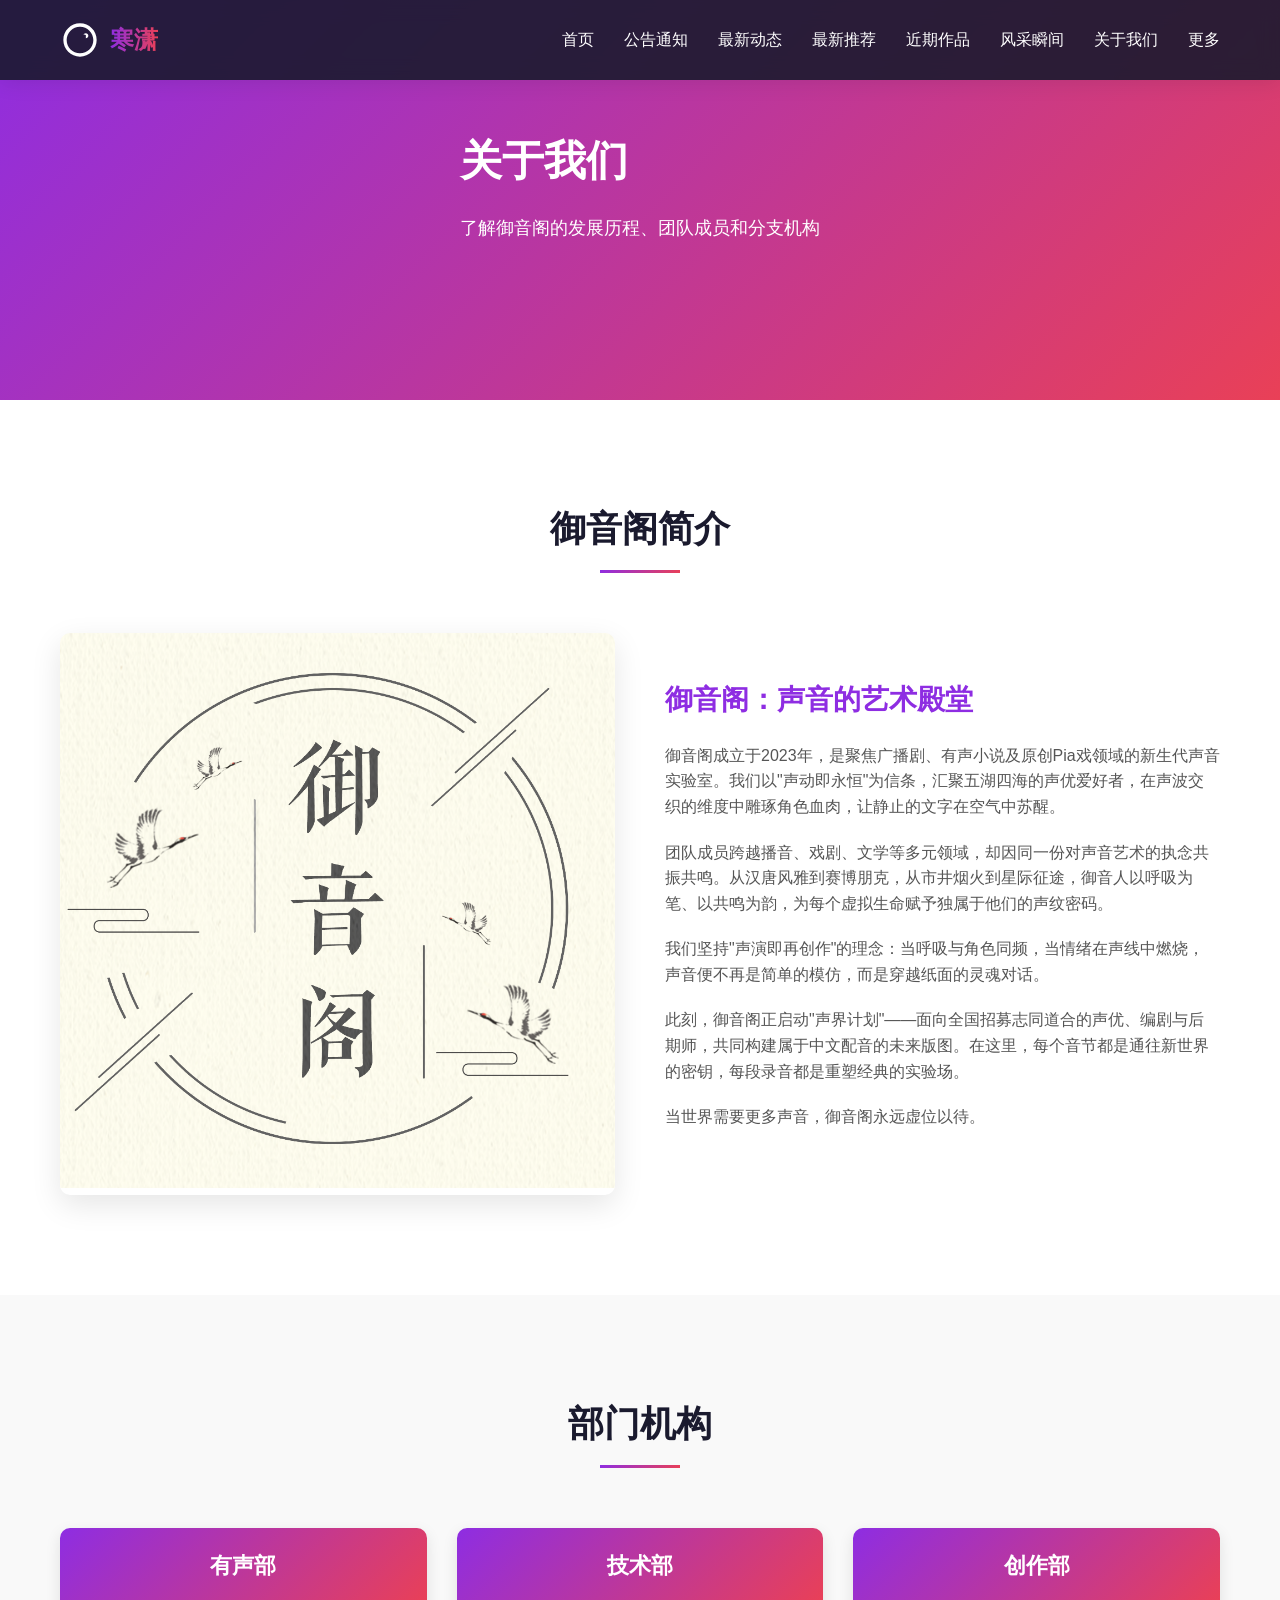
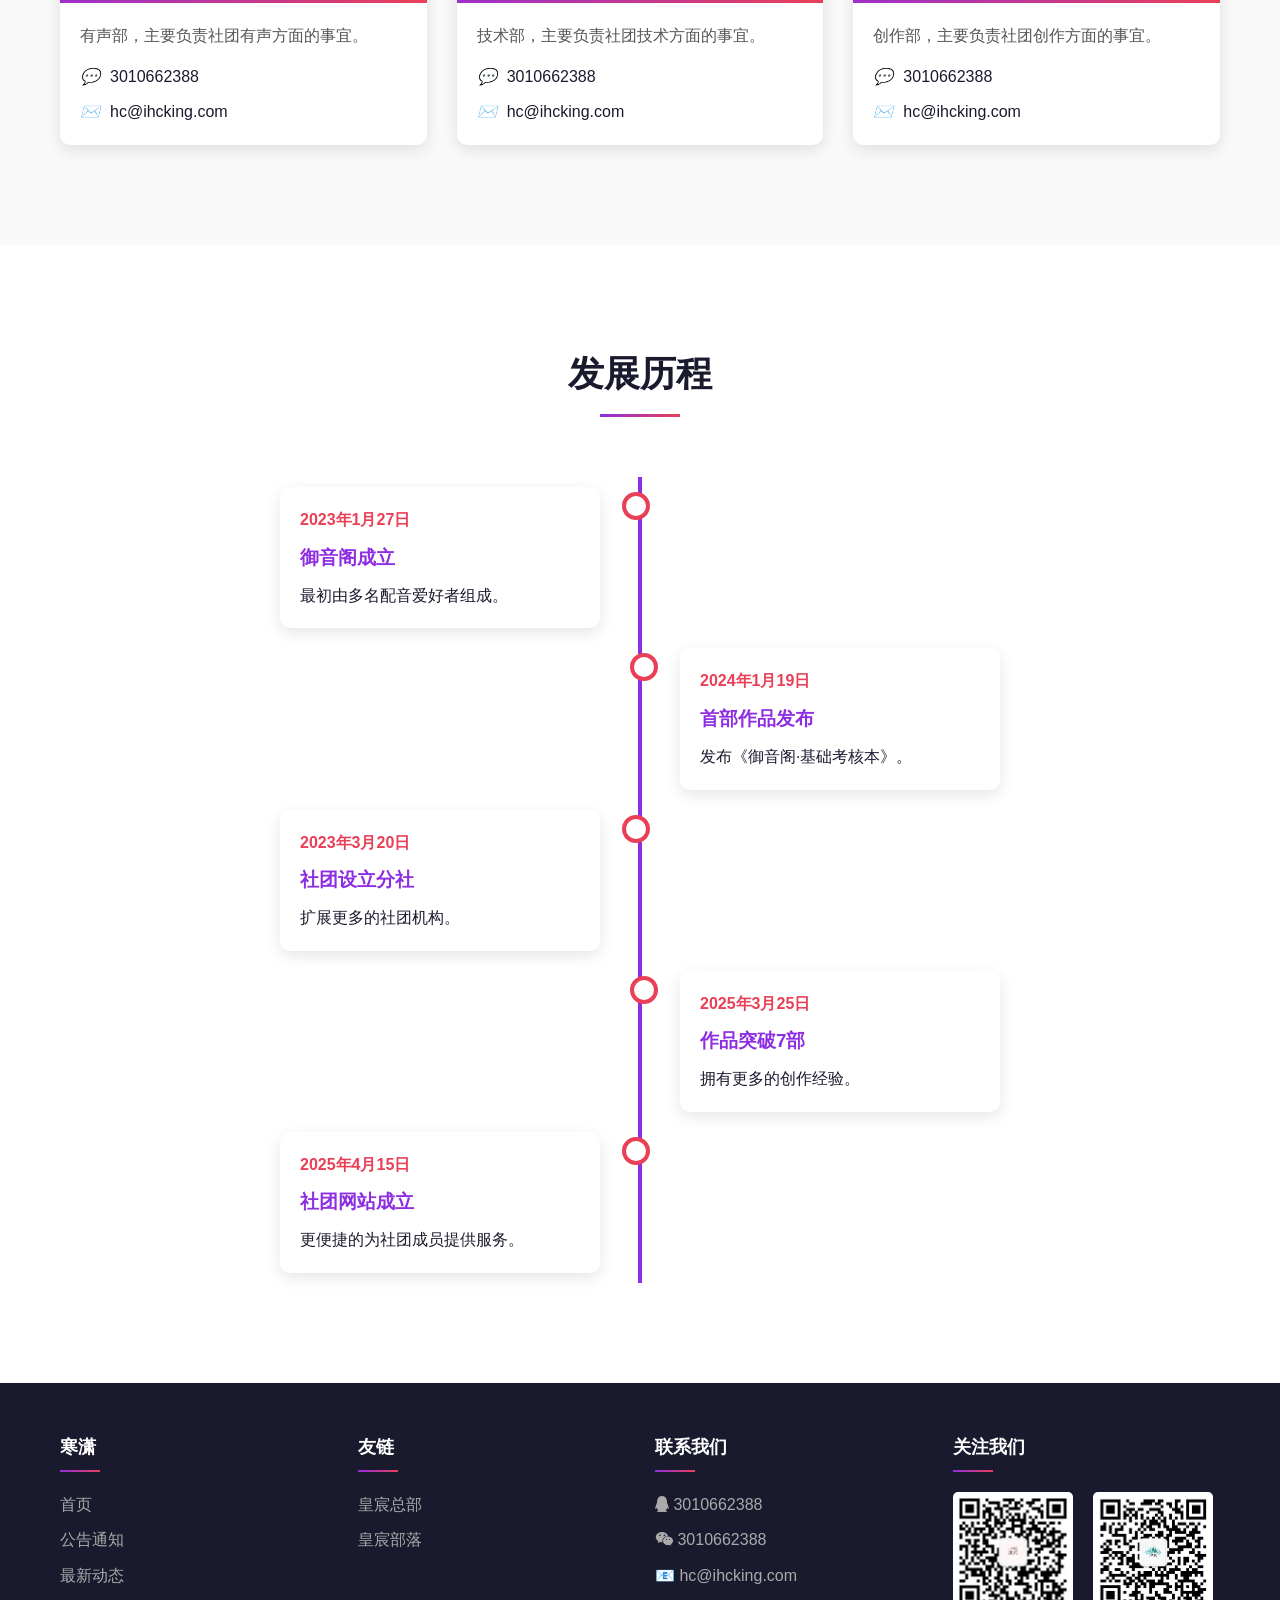
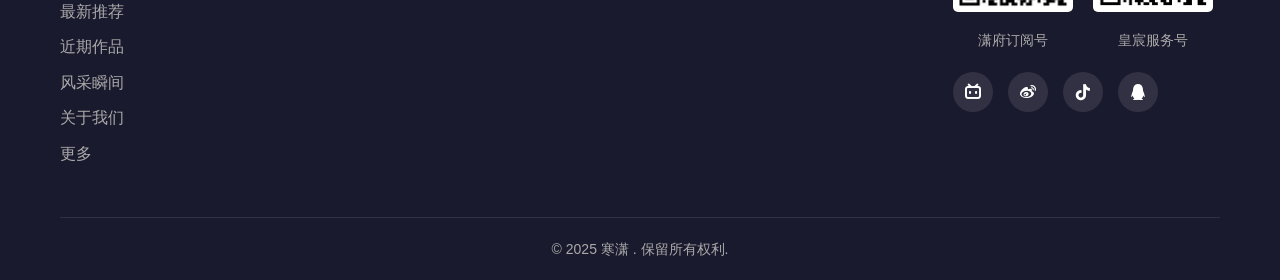
==== commit a5997df1: "x" ====
--- a/about.html
+++ b/about.html
@@ -1,274 +1,828 @@
 <!DOCTYPE html>
 <html lang="zh-CN">
 <head>
-<meta charset="UTF-8">
-<meta name="viewport" content="width=device-width, initial-scale=1.0, minimum-scale=1.0, maximum-scale=1.0, user-scalable=no">
-<title>潇府 - 欢迎大家访问！</title>
-<meta name="theme-color" content="#2C2E2F">
-<meta name="keywords" content="Webstack Hugo theme">
-<meta name="description" content="Webstack Hugo theme">
-<meta property="og:type" content="article">
-<meta property="og:url" content="">
-<meta property="og:title" content="">
-<meta property="og:description" content="">
-<meta property="og:image" content="">
-<meta property="og:site_name" content="">
-<link rel="shortcut icon" href="./assets/images/favicon.png">
-<link rel="apple-touch-icon" href="./assets/images/app-ico.png">
-<link rel='stylesheet' id='font-awesome-css' href='./assets/css/font-awesome.min.css' type='text/css' media='all'>
-<link rel='stylesheet' id='bootstrap-css' href='./assets/css/bootstrap.css' type='text/css' media='all'>
-<link rel='stylesheet' id='nav-css' href='./assets/css/nav.css' type='text/css' media='all'>
-<script type='text/javascript' src='./assets/js/jquery-1.11.1.min.js'></script>
-<script>
-    var _hmt = _hmt || [];
-    (function() {
-      var hm = document.createElement("script");
-      hm.src = "https://hm.baidu.com/hm.js?86cead3bcab6a1417189e6138d69262";
-      var s = document.getElementsByTagName("script")[0]; 
-      s.parentNode.insertBefore(hm, s);
-    })();
-</script>
+    <meta charset="UTF-8">
+    <meta name="viewport" content="width=device-width, initial-scale=1.0">
+	<!-- 网站标题 -->
+    <title>寒潇 - 关于我们！</title>
+    <!-- 网站描述 -->
+    <meta name="description" content="寒潇个人网站，涵盖文学创作、艺术欣赏、游戏攻略、娱乐分享以及各类项目推广。这里有丰富的内容等你探索，欢迎一同开启奇妙之旅。">
+    <!-- 网站关键词 -->
+    <meta name="keywords" content="寒潇, 寒潇勿语，文学创作, 艺术欣赏, 游戏攻略, 娱乐分享, 项目推广">
+	
+	<link rel="stylesheet" href="https://cdnjs.cloudflare.com/ajax/libs/font-awesome/6.0.0-beta3/css/all.min.css">
+    <style>
+        /* 全局样式 */
+        * {
+            margin: 0;
+            padding: 0;
+            box-sizing: border-box;
+            font-family: 'Microsoft YaHei', '微软雅黑', Arial, sans-serif;
+        }
+
+        :root {
+            --primary-color: #8e2de2; /* 紫色 */
+            --secondary-color: #4a00e0; /* 深紫色 */
+            --accent-color: #e94057; /* 红色 */
+            --dark-color: #1a1a2e;
+            --light-color: #f8f9fa;
+            --gradient-bg: linear-gradient(135deg, var(--primary-color), var(--accent-color));
+        }
+
+        body {
+            background-color: var(--light-color);
+            color: var(--dark-color);
+            line-height: 1.6;
+            overflow-x: hidden;
+        }
+
+        a {
+            text-decoration: none;
+            color: inherit;
+        }
+
+        ul {
+            list-style: none;
+        }
+
+        .container {
+            max-width: 1200px;
+            margin: 0 auto;
+            padding: 0 20px;
+        }
+
+        .btn {
+            display: inline-block;
+            padding: 12px 24px;
+            background: var(--gradient-bg);
+            color: white;
+            border: none;
+            border-radius: 30px;
+            font-weight: bold;
+            cursor: pointer;
+            transition: all 0.3s ease;
+            box-shadow: 0 4px 15px rgba(142, 45, 226, 0.4);
+        }
+
+        .btn:hover {
+            transform: translateY(-3px);
+            box-shadow: 0 8px 20px rgba(142, 45, 226, 0.6);
+        }
+
+        /* 导航栏 */
+        header {
+            background-color: rgba(26, 26, 46, 0.9);
+            position: fixed;
+            width: 100%;
+            top: 0;
+            z-index: 1000;
+            backdrop-filter: blur(10px);
+            box-shadow: 0 2px 20px rgba(0, 0, 0, 0.1);
+        }
+
+        nav {
+            display: flex;
+            justify-content: space-between;
+            align-items: center;
+            padding: 20px 0;
+        }
+
+        .logo {
+            display: flex;
+            align-items: center;
+        }
+
+        .logo img {
+            height: 40px;
+            margin-right: 10px;
+        }
+
+        .logo h1 {
+            color: white;
+            font-size: 24px;
+            font-weight: bold;
+            background: linear-gradient(to right, var(--primary-color), var(--accent-color));
+            -webkit-background-clip: text;
+            -webkit-text-fill-color: transparent;
+        }
+
+        .nav-links {
+            display: flex;
+        }
+
+        .nav-links li {
+            margin-left: 30px;
+        }
+
+        .nav-links a {
+            color: white;
+            font-weight: 500;
+            position: relative;
+            padding: 5px 0;
+        }
+
+        .nav-links a::after {
+            content: '';
+            position: absolute;
+            bottom: 0;
+            left: 0;
+            width: 0;
+            height: 2px;
+            background: var(--gradient-bg);
+            transition: width 0.3s ease;
+        }
+
+        .nav-links a:hover::after {
+            width: 100%;
+        }
+
+        /* 页眉 */
+        .header-banner {
+            height: 400px;
+            background: var(--gradient-bg);
+            display: flex;
+            align-items: center;
+            position: relative;
+            overflow: hidden;
+        }
+
+        .header-banner::before {
+            content: '';
+            position: absolute;
+            top: 0;
+            left: 0;
+            width: 100%;
+            height: 100%;
+            background: url('https://images.unsplash.com/photo-1516302752625-fcc3c50ae61f?ixlib=rb-1.2.1&auto=format&fit=crop&w=1350&q=80') center/cover;
+            opacity: 0.2;
+            z-index: 0;
+        }
+
+        .header-content {
+            position: relative;
+            z-index: 1;
+            color: white;
+            max-width: 800px;
+        }
+
+        .header-content h2 {
+            font-size: 42px;
+            margin-bottom: 20px;
+            font-weight: 800;
+        }
+
+        .header-content p {
+            font-size: 18px;
+            margin-bottom: 30px;
+            max-width: 600px;
+        }
+
+        /* 关于我们 */
+        .about-section {
+            padding: 100px 0;
+            background-color: white;
+        }
+
+        .section-title {
+            text-align: center;
+            margin-bottom: 60px;
+        }
+
+        .section-title h2 {
+            font-size: 36px;
+            color: var(--dark-color);
+            position: relative;
+            display: inline-block;
+            padding-bottom: 15px;
+        }
+
+        .section-title h2::after {
+            content: '';
+            position: absolute;
+            bottom: 0;
+            left: 50%;
+            transform: translateX(-50%);
+            width: 80px;
+            height: 3px;
+            background: var(--gradient-bg);
+        }
+
+        .about-content {
+            display: flex;
+            align-items: center;
+            gap: 50px;
+        }
+
+        .about-image {
+            flex: 1;
+            border-radius: 10px;
+            overflow: hidden;
+            box-shadow: 0 10px 30px rgba(0, 0, 0, 0.1);
+        }
+
+        .about-image img {
+            width: 100%;
+            height: auto;
+            transition: transform 0.5s ease;
+        }
+
+        .about-image:hover img {
+            transform: scale(1.05);
+        }
+
+        .about-text {
+            flex: 1;
+        }
+
+        .about-text h3 {
+            font-size: 28px;
+            margin-bottom: 20px;
+            color: var(--primary-color);
+        }
+
+        .about-text p {
+            margin-bottom: 20px;
+            color: #555;
+        }
+
+        /* 分支机构 */
+        .branches-section {
+            padding: 100px 0;
+            background-color: #f9f9f9;
+        }
+
+        .branches-list {
+            display: grid;
+            grid-template-columns: repeat(auto-fill, minmax(300px, 1fr));
+            gap: 30px;
+        }
+
+        .branch-card {
+            background: white;
+            border-radius: 10px;
+            overflow: hidden;
+            box-shadow: 0 5px 15px rgba(0, 0, 0, 0.1);
+            transition: transform 0.3s ease;
+        }
+
+        .branch-card:hover {
+            transform: translateY(-10px);
+        }
+
+        .branch-header {
+            background: var(--gradient-bg);
+            color: white;
+            padding: 20px;
+            text-align: center;
+        }
+
+        .branch-header h3 {
+            font-size: 22px;
+        }
+
+        .branch-content {
+            padding: 20px;
+        }
+
+        .branch-content p {
+            margin-bottom: 15px;
+            color: #555;
+        }
+
+        .branch-content .contact-info {
+            display: flex;
+            flex-direction: column;
+            gap: 10px;
+        }
+
+        .branch-content .contact-item {
+            display: flex;
+            align-items: center;
+            gap: 10px;
+        }
+
+        .branch-content .contact-item i {
+            color: var(--primary-color);
+        }
+
+        /* 发展历程 */
+        .history-section {
+            padding: 100px 0;
+            background-color: white;
+        }
+
+        .timeline {
+            position: relative;
+            max-width: 800px;
+            margin: 0 auto;
+        }
+
+        .timeline::after {
+            content: '';
+            position: absolute;
+            width: 4px;
+            background-color: var(--primary-color);
+            top: 0;
+            bottom: 0;
+            left: 50%;
+            margin-left: -2px;
+        }
+
+        .timeline-item {
+            padding: 10px 40px;
+            position: relative;
+            width: 50%;
+            box-sizing: border-box;
+        }
+
+        .timeline-item::after {
+            content: '';
+            position: absolute;
+            width: 20px;
+            height: 20px;
+            background-color: white;
+            border: 4px solid var(--accent-color);
+            border-radius: 50%;
+            top: 15px;
+            z-index: 1;
+        }
+
+        .left {
+            left: 0;
+        }
+
+        .right {
+            left: 50%;
+        }
+
+        .left::after {
+            right: -10px;
+        }
+
+        .right::after {
+            left: -10px;
+        }
+
+        .timeline-content {
+            padding: 20px;
+            background-color: white;
+            border-radius: 10px;
+            box-shadow: 0 5px 15px rgba(0, 0, 0, 0.1);
+        }
+
+        .timeline-content h3 {
+            color: var(--primary-color);
+            margin-bottom: 10px;
+        }
+
+        .timeline-content .year {
+            font-weight: bold;
+            color: var(--accent-color);
+            margin-bottom: 10px;
+            display: block;
+        }
+
+        /* 页脚 */
+        footer {
+            background-color: var(--dark-color);
+            color: white;
+            padding: 50px 0 20px;
+        }
+
+        .footer-content {
+            display: grid;
+            grid-template-columns: repeat(auto-fit, minmax(200px, 1fr));
+            gap: 30px;
+            margin-bottom: 40px;
+        }
+
+        .footer-column h3 {
+            font-size: 18px;
+            margin-bottom: 20px;
+            position: relative;
+            padding-bottom: 10px;
+        }
+
+        .footer-column h3::after {
+            content: '';
+            position: absolute;
+            bottom: 0;
+            left: 0;
+            width: 40px;
+            height: 2px;
+            background: var(--gradient-bg);
+        }
+
+        .footer-column ul li {
+            margin-bottom: 10px;
+        }
+
+        .footer-column ul li a {
+            color: #aaa;
+            transition: color 0.3s ease;
+        }
+
+        .footer-column ul li a:hover {
+            color: var(--gradient-bg);
+        }
+
+        .footer-bottom {
+            text-align: center;
+            padding-top: 20px;
+            border-top: 1px solid rgba(255, 255, 255, 0.1);
+            color: #aaa;
+            font-size: 14px;
+        }
+
+        /* 微信公众号二维码 */
+        .wechat-qrcode {
+            display: flex;
+            gap: 20px;
+            margin-bottom: 20px;
+        }
+
+        .wechat-qrcode-item {
+            text-align: center;
+            width: 120px; /* 设置容器为正方形 */
+        }
+
+        .wechat-qrcode-item img {
+            width: 120px; /* 设置二维码为正方形 */
+            height: 120px; /* 设置二维码为正方形 */
+            background: white;
+            padding: 5px;
+            border-radius: 5px;
+            object-fit: cover;
+        }
+
+        .wechat-qrcode-item p {
+            margin-top: 10px;
+            font-size: 14px;
+            color: #aaa;
+        }
+
+        /* 媒体平台图标 */
+        .social-platforms {
+            display: flex;
+            gap: 15px;
+            margin-top: 20px;
+        }
+
+        .social-platforms a {
+            display: flex;
+            align-items: center;
+            justify-content: center;
+            width: 40px;
+            height: 40px;
+            background: rgba(255, 255, 255, 0.1);
+            border-radius: 50%;
+            transition: all 0.3s ease;
+        }
+
+        .social-platforms a:hover {
+            background: var(--gradient-bg);
+            transform: translateY(-3px);
+        }
+
+        /* 响应式设计 */
+        @media (max-width: 992px) {
+            .about-content {
+                flex-direction: column;
+            }
+            
+            .header-content h2 {
+                font-size: 32px;
+            }
+            
+            .header-content p {
+                font-size: 16px;
+            }
+        }
+
+        @media (max-width: 768px) {
+            .nav-links {
+                display: none;
+            }
+            
+            .timeline::after {
+                left: 31px;
+            }
+            
+            .timeline-item {
+                width: 100%;
+                padding-left: 70px;
+                padding-right: 25px;
+            }
+            
+            .timeline-item::after {
+                left: 21px;
+            }
+            
+            .right {
+                left: 0;
+            }
+        }
+
+        /* 动画效果 */
+        @keyframes fadeIn {
+            from {
+                opacity: 0;
+                transform: translateY(20px);
+            }
+            to {
+                opacity: 1;
+                transform: translateY(0);
+            }
+        }
+
+        .fade-in {
+            animation: fadeIn 1s ease forwards;
+            opacity: 0;
+        }
+
+        .delay-1 {
+            animation-delay: 0.2s;
+        }
+
+        .delay-2 {
+            animation-delay: 0.4s;
+        }
+
+        .delay-3 {
+            animation-delay: 0.6s;
+        }
+    </style>
 </head>
-<body class="page-body white">
-    <div class="page-container">
-        <div class="sidebar-menu toggle-others fixed">
-            <div class="sidebar-menu-inner">
-                <header class="logo-env">
-                    
-                    <div class="logo">
-                        <a href="./index.html" class="logo-expanded">
-                            <img src="./assets/images/logo@2x.png" height="40" alt="">
-                        </a>
-                        <a href="./index.html" class="logo-collapsed">
-                            <img src="./assets/images/logo-collapsed@2x.png" height="40" alt="">
-                        </a>
-                    </div>
-                    <div class="mobile-menu-toggle visible-xs">
-                        <a href="#" data-toggle="mobile-menu">
-                            <i class="fa fa-bars"></i>
-                        </a>
-                    </div>
-                </header>
-                <ul id="main-menu" class="main-menu">
-                    
-                    
-                        <li>
-                            <a href="./index.html#366a7288b80ec8882b88467447296837" class="smooth">
-                               <i class="fa fa-star fa-fw"></i>
-                               <span class="title">常用推荐</span>
-                            </a>
-                        </li> 
-                    
-                    
-                    
-                        <li>
-                            <a href="./index.html#092fbb6f773ffb5314a852a38664a2a1" class="smooth">
-                               <i class="fa fa-newspaper-o fa-fw"></i>
-                               <span class="title">社区咨询</span>
-                            </a>
-                        </li> 
-                    
-                    
-                    
-                        <li>
-                            <a>
-                               <i class="fa fa-lightbulb-o fa-fw"></i>
-                               <span class="title">灵感采集</span>
-                            </a>
-                            <ul>
-                                    
-                                <li>
-                                    <a href="./index.html#84abd2cbbaf4218b38d2dd79ca70dc92" class="smooth">发现产品</a>
-                                </li>
-                                    
-                                <li>
-                                    <a href="./index.html#570e5ec34a88b89290e10556e7334e08" class="smooth">界面灵感</a>
-                                </li>
-                                    
-                                <li>
-                                    <a href="./index.html#371e1f152a570c6d187fbca96ae3fa20" class="smooth">网页灵感</a>
-                                </li>
-                                
-                            </ul>
-                        </li>
-                    
-                    
-                    
-                        <li>
-                            <a>
-                               <i class="fa fa-thumbs-up fa-fw"></i>
-                               <span class="title">素材资源</span>
-                            </a>
-                            <ul>
-                                    
-                                <li>
-                                    <a href="./index.html#7866a35b09d466b9cf0295af54d30d53" class="smooth">图标素材</a>
-                                </li>
-                                    
-                                <li>
-                                    <a href="./index.html#81714483f39f647dd47ea0746f5b0cf5" class="smooth">LOGO设计</a>
-                                </li>
-                                    
-                                <li>
-                                    <a href="./index.html#ff65f7f9721757bf11b0b0c95f1b9446" class="smooth">平面素材</a>
-                                </li>
-                                    
-                                <li>
-                                    <a href="./index.html#5ba52971ac84c13888c9a25d4097f481" class="smooth">UI资源</a>
-                                </li>
-                                    
-                                <li>
-                                    <a href="./index.html#18d5632b4265eb1f90a8cfb63b0c3978" class="smooth">Sketch资源</a>
-                                </li>
-                                    
-                                <li>
-                                    <a href="./index.html#722d3693fc0b9344bb46ee220beac1b6" class="smooth">字体资源</a>
-                                </li>
-                                    
-                                <li>
-                                    <a href="./index.html#63467bab109c709f4d915aca5d66f475" class="smooth">Mockup</a>
-                                </li>
-                                    
-                                <li>
-                                    <a href="./index.html#66ea037d18426db99a0cf27e055e9470" class="smooth">摄影图库</a>
-                                </li>
-                                    
-                                <li>
-                                    <a href="./index.html#113a0a745b4169af0f7646269c12ae66" class="smooth">PPT资源</a>
-                                </li>
-                                
-                            </ul>
-                        </li>
-                    
-                    
-                    
-                        <li>
-                            <a>
-                               <i class="fa fa-diamond fa-fw"></i>
-                               <span class="title">常用工具</span>
-                            </a>
-                            <ul>
-                                    
-                                <li>
-                                    <a href="./index.html#4fbc8ba07df90bae306d8e3b83fc5a21" class="smooth">图形创意</a>
-                                </li>
-                                    
-                                <li>
-                                    <a href="./index.html#542c016a714d85715d206c8892fba01f" class="smooth">界面设计</a>
-                                </li>
-                                    
-                                <li>
-                                    <a href="./index.html#cc7b327bd059e5854b69251c2ebfc9f1" class="smooth">交互动效</a>
-                                </li>
-                                    
-                                <li>
-                                    <a href="./index.html#31e51a60697ff3fb1d1c4934cce67921" class="smooth">在线配色</a>
-                                </li>
-                                    
-                                <li>
-                                    <a href="./index.html#9c2232288caaa8ec40948cef6a786ac2" class="smooth">在线工具</a>
-                                </li>
-                                    
-                                <li>
-                                    <a href="./index.html#f7b8f3b77e50bac34690a43288512f63" class="smooth">Chrome插件</a>
-                                </li>
-                                
-                            </ul>
-                        </li>
-                    
-                    
-                    
-                        <li>
-                            <a>
-                               <i class="fa fa-pencil fa-fw"></i>
-                               <span class="title">学习教程</span>
-                            </a>
-                            <ul>
-                                    
-                                <li>
-                                    <a href="./index.html#33d3098041927a26a98ed4c6822c9687" class="smooth">设计规范</a>
-                                </li>
-                                    
-                                <li>
-                                    <a href="./index.html#aec25b122d7aceb3dd3b64cf71858ed2" class="smooth">视频教程</a>
-                                </li>
-                                    
-                                <li>
-                                    <a href="./index.html#a8179bf9aae5c39ae476d65d6abf348f" class="smooth">设计文章</a>
-                                </li>
-                                    
-                                <li>
-                                    <a href="./index.html#106407e0c6c09e7f5a88e8793b2a667a" class="smooth">设计电台</a>
-                                </li>
-                                    
-                                <li>
-                                    <a href="./index.html#6391e9b2feb55edffab42ccdff007499" class="smooth">交互设计</a>
-                                </li>
-                                
-                            </ul>
-                        </li>
-                    
-                    
-                    
-                        <li>
-                            <a href="./index.html#8fd180b4952900ea6e000e30431bc4b6" class="smooth">
-                               <i class="fa fa-user fa-fw"></i>
-                               <span class="title">UED团队</span>
-                            </a>
-                        </li> 
-                    
-                    
-                    <li>
-                        <a href="">
-                            <i class="fa fa-heart fa-fw"></i>
-                            <span class="tooltip-blue">关于本站</span>
-                        </a>
-                    </li>
+<body>
+    <!-- 导航栏 -->
+    <header>
+        <div class="container">
+            <nav>
+                <div class="logo">
+                    <img src="[data-uri]" alt="Logo">
+                    <h1>寒潇</h1>
+                </div>
+                <ul class="nav-links">
+                    <li><a href="index.html">首页</a></li>
+                    <li><a href="notice.html">公告通知</a></li>
+                    <li><a href="news.html">最新动态</a></li>
+					<li><a href="project.html">最新推荐</a></li>
+                    <li><a href="works.html">近期作品</a></li>
+                    <li><a href="style.html">风采瞬间</a></li>
+                    <li><a href="about.html">关于我们</a></li>
+					<li><a href="navigation.html">更多</a></li>
                 </ul>
-            </div>
+            </nav>
         </div>
-        <div class="main-content page">
-            <div class="container">
-                <div class="row">
-                    <div class="col-12 mx-auto">
-                        <div class="panel panel-default">
-                            <h1 class="h2">关于网站</h1>
-                            <div class="panel-body mt-2">
-                                <div class="row">
-                                    <div class="col-sm-12">
-                                        <h3 id="这是hugo版webstack主题">这是Hugo版WebStack主题</h3>
-<p>本项目是基于<strong>纯静态</strong>的网址导航网站<a href="https://github.com/WebStackPage/WebStackPage.github.io">webstack.cc</a> 制作的<a href="https://gohugo.io/">Hogo</a>主题，主题安装后，将exampleSite目录下的文件复制到hugo站点根目录，网址信息可通过data目录下webstack.yml修改。</p>
-<p>这是一个开源的公益项目，你可以拿来制作自己的网址导航，也可以做与导航无关的网站。</p>
-<h3 id="主题开源地址">主题开源地址</h3>
-<p><a href="https://github.com/iplaycode/webstack-hugo">https://github.com/iplaycode/webstack-hugo</a></p>
-<h3 id="主题演示地址">主题演示地址</h3>
-<p><a href="./index.html">https://iplaycode.github.io/nav</a></p>
-
-                                    </div> 
-                                </div>
+    </header>
+
+    <!-- 页眉 -->
+    <section class="header-banner">
+        <div class="container">
+            <div class="header-content">
+                <h2 class="fade-in">关于我们</h2>
+                <p class="fade-in delay-1">了解御音阁的发展历程、团队成员和分支机构</p>
+            </div>
+        </div>
+    </section>
+
+    <!-- 关于我们 -->
+    <section class="about-section">
+        <div class="container">
+            <div class="section-title">
+                <h2>御音阁简介</h2>
+            </div>
+            <div class="about-content">
+                <div class="about-image">
+                    <img src="./assets/img/gywm.png" alt="御音阁团队">
+                </div>
+                <div class="about-text">
+                    <h3>御音阁：声音的艺术殿堂</h3>
+                    <p>御音阁成立于2023年，是聚焦广播剧、有声小说及原创Pia戏领域的新生代声音实验室。我们以"声动即永恒"为信条，汇聚五湖四海的声优爱好者，在声波交织的维度中雕琢角色血肉，让静止的文字在空气中苏醒。</p>
+                    <p>团队成员跨越播音、戏剧、文学等多元领域，却因同一份对声音艺术的执念共振共鸣。从汉唐风雅到赛博朋克，从市井烟火到星际征途，御音人以呼吸为笔、以共鸣为韵，为每个虚拟生命赋予独属于他们的声纹密码。</p>
+                    <p>我们坚持"声演即再创作"的理念：当呼吸与角色同频，当情绪在声线中燃烧，声音便不再是简单的模仿，而是穿越纸面的灵魂对话。</p>
+                    <p>此刻，御音阁正启动"声界计划"——面向全国招募志同道合的声优、编剧与后期师，共同构建属于中文配音的未来版图。在这里，每个音节都是通往新世界的密钥，每段录音都是重塑经典的实验场。</p>
+                    <p>当世界需要更多声音，御音阁永远虚位以待。</p>	
+                </div>
+            </div>
+        </div>
+    </section>
+
+    <!-- 分支机构 -->
+    <section class="branches-section">
+        <div class="container">
+            <div class="section-title">
+                <h2>部门机构</h2>
+            </div>
+            <div class="branches-list">
+                <div class="branch-card">
+                    <div class="branch-header">
+                        <h3>有声部</h3>
+                    </div>
+                    <div class="branch-content">
+                        <p>有声部，主要负责社团有声方面的事宜。</p>
+                        <div class="contact-info">
+                            <div class="contact-item">
+                                <i>💬</i>
+                                <span>3010662388</span>
+                            </div>
+                            <div class="contact-item">
+                                <i>✉️</i>
+                                <span>hc@ihcking.com</span>
                             </div>
                         </div>
                     </div>
                 </div>
-            </div>
-            <footer class="main-footer sticky footer-type-1">
-                <div class="go-up">
-                    <a href="#" rel="go-top">
-                        <i class="fa fa-angle-up"></i>
+                <div class="branch-card">
+                    <div class="branch-header">
+                        <h3>技术部</h3>
+                    </div>
+                    <div class="branch-content">
+                        <p>技术部，主要负责社团技术方面的事宜。</p>
+                        <div class="contact-info">
+                            <div class="contact-item">
+                                <i>💬</i>
+                                <span>3010662388</span>
+                            </div>
+                            <div class="contact-item">
+                                <i>✉️</i>
+                                <span>hc@ihcking.com</span>
+                            </div>
+                        </div>
+                    </div>
+                </div>
+                <div class="branch-card">
+                    <div class="branch-header">
+                        <h3>创作部</h3>
+                    </div>
+                    <div class="branch-content">
+                        <p>创作部，主要负责社团创作方面的事宜。</p>
+                        <div class="contact-info">
+                            <div class="contact-item">
+                                <i>💬</i>
+                                <span>3010662388</span>
+                            </div>
+                            <div class="contact-item">
+                                <i>✉️</i>
+                                <span>hc@ihcking.com</span>
+                            </div>
+                        </div>
+                    </div>
+                </div>
+            </div>
+        </div>
+    </section>
+
+    <!-- 发展历程 -->
+    <section class="history-section">
+        <div class="container">
+            <div class="section-title">
+                <h2>发展历程</h2>
+            </div>
+            <div class="timeline">
+                <div class="timeline-item left">
+                    <div class="timeline-content">
+                        <span class="year">2023年1月27日</span>
+                        <h3>御音阁成立</h3>
+                        <p>最初由多名配音爱好者组成。</p>
+                    </div>
+                </div>
+                <div class="timeline-item right">
+                    <div class="timeline-content">
+                        <span class="year">2024年1月19日</span>
+                        <h3>首部作品发布</h3>
+                        <p>发布《御音阁·基础考核本》。</p>
+                    </div>
+                </div>
+                <div class="timeline-item left">
+                    <div class="timeline-content">
+                        <span class="year">2023年3月20日</span>
+                        <h3>社团设立分社</h3>
+                        <p>扩展更多的社团机构。</p>
+                    </div>
+                </div>
+                <div class="timeline-item right">
+                    <div class="timeline-content">
+                        <span class="year">2025年3月25日</span>
+                        <h3>作品突破7部</h3>
+                        <p>拥有更多的创作经验。</p>
+                    </div>
+                </div>
+                <div class="timeline-item left">
+                    <div class="timeline-content">
+                        <span class="year">2025年4月15日</span>
+                        <h3>社团网站成立</h3>
+                        <p>更便捷的为社团成员提供服务。</p>
+                    </div>
+                </div>
+            </div>
+        </div>
+    </section>
+
+<!-- 页脚 -->
+<footer id="contact">
+    <div class="container">
+        <div class="footer-content">
+            <div class="footer-column">
+                <h3>寒潇</h3>
+                <ul>
+                    <li><a href="index.html">首页</a></li>
+                    <li><a href="notice.html">公告通知</a></li>
+                    <li><a href="news.html">最新动态</a></li>
+					<li><a href="project.html">最新推荐</a></li>
+                    <li><a href="works.html">近期作品</a></li>
+                    <li><a href="style.html">风采瞬间</a></li>
+                    <li><a href="about.html">关于我们</a></li>
+					<li><a href="navigation.html">更多</a></li>
+                </ul>
+            </div>
+            <div class="footer-column">
+                <h3>友链</h3>
+                <ul>
+                    <li><a href="https://hc.ihcking.com">皇宸总部</a></li>
+                    <li><a href="https://hcbl.ihcking.com">皇宸部落</a></li>
+                </ul>
+            </div>
+            <div class="footer-column">
+                <h3>联系我们</h3>
+                <ul>
+                        <li><a href="#"><i class="fab fa-qq"></i> 3010662388</a></li>
+						<li><a href="#"><i class="fab fa-weixin"></i> 3010662388</a></li>
+                        <li><a href="#">📧 hc@ihcking.com</a></li>
+                </ul>
+            </div>
+            <div class="footer-column">
+                <h3>关注我们</h3>
+                <div class="wechat-qrcode">
+                    <div class="wechat-qrcode-item">
+                        <img src="./assets/img/xfdyh.jpg" alt="微信公众号1">
+                        <p>潇府订阅号</p>
+                    </div>
+                    <div class="wechat-qrcode-item">
+                        <img src="./assets/img/hcwfh.jpg" alt="微信公众号2">
+                        <p>皇宸服务号</p>
+                    </div>
+                </div>
+                <div class="social-platforms">
+                    <a href="#" title="哔哩哔哩"><i class="fab fa-bilibili"></i>
                     </a>
-                </div>
-                <div class="footer-inner">
-                    <div class="footer-text">
-                        Copyright © 2021 <a href=""><strong>iplaycode</strong></a>&nbsp;&nbsp;Design by <a href="http://viggoz.com" target="_blank"><strong>Viggo</strong></a>&nbsp;&nbsp;Themes by <a href="https://github.com/iplaycode" target="_blank"><strong>iplaycode</strong></a>
-                    </div>
-                </div>
-            </footer>
+                    <a href="#" title="微博"><i class="fab fa-weibo"></i>
+                    </a>
+                    <a href="#" title="抖音"><i class="fab fa-tiktok"></i>
+                    </a>
+                    <a href="#" title="QQ群"><i class="fab fa-qq"></i>
+                    </a>
+                </div>
+            </div>
+        </div>
+        <div class="footer-bottom">
+            <p>&copy; 2025 寒潇 . 保留所有权利.</p>
         </div>
     </div>
-<script type='text/javascript' src='./assets/js/bootstrap.min.js'></script>
-<script type='text/javascript' src='./assets/js/TweenMax.min.js'></script>
-<script type='text/javascript' src='./assets/js/perfect-scrollbar.min.js'></script>
-<script type='text/javascript' src='./assets/js/nav.js'></script>
-<script type='text/javascript' src='./assets/js/lazyload.min.js'></script>
+</footer>
+
+    <script>
+        // 滚动动画
+        document.addEventListener('DOMContentLoaded', function() {
+            const fadeElements = document.querySelectorAll('.fade-in');
+            
+            const observer = new IntersectionObserver((entries) => {
+                entries.forEach(entry => {
+                    if (entry.isIntersecting) {
+                        entry.target.style.opacity = 1;
+                    }
+                });
+            }, {
+                threshold: 0.1
+            });
+            
+            fadeElements.forEach(element => {
+                observer.observe(element);
+            });
+            
+            // 平滑滚动
+            document.querySelectorAll('a[href^="#"]').forEach(anchor => {
+                anchor.addEventListener('click', function (e) {
+                    e.preventDefault();
+                    
+                    document.querySelector(this.getAttribute('href')).scrollIntoView({
+                        behavior: 'smooth'
+                    });
+                });
+            });
+            
+            // 导航栏滚动效果
+            window.addEventListener('scroll', function() {
+                const header = document.querySelector('header');
+                if (window.scrollY > 50) {
+                    header.style.backgroundColor = 'rgba(26, 26, 46, 0.95)';
+                    header.style.boxShadow = '0 2px 20px rgba(0, 0, 0, 0.2)';
+                } else {
+                    header.style.backgroundColor = 'rgba(26, 26, 46, 0.9)';
+                    header.style.boxShadow = '0 2px 20px rgba(0, 0, 0, 0.1)';
+                }
+            });
+        });
+    </script>
 </body>
 </html>
